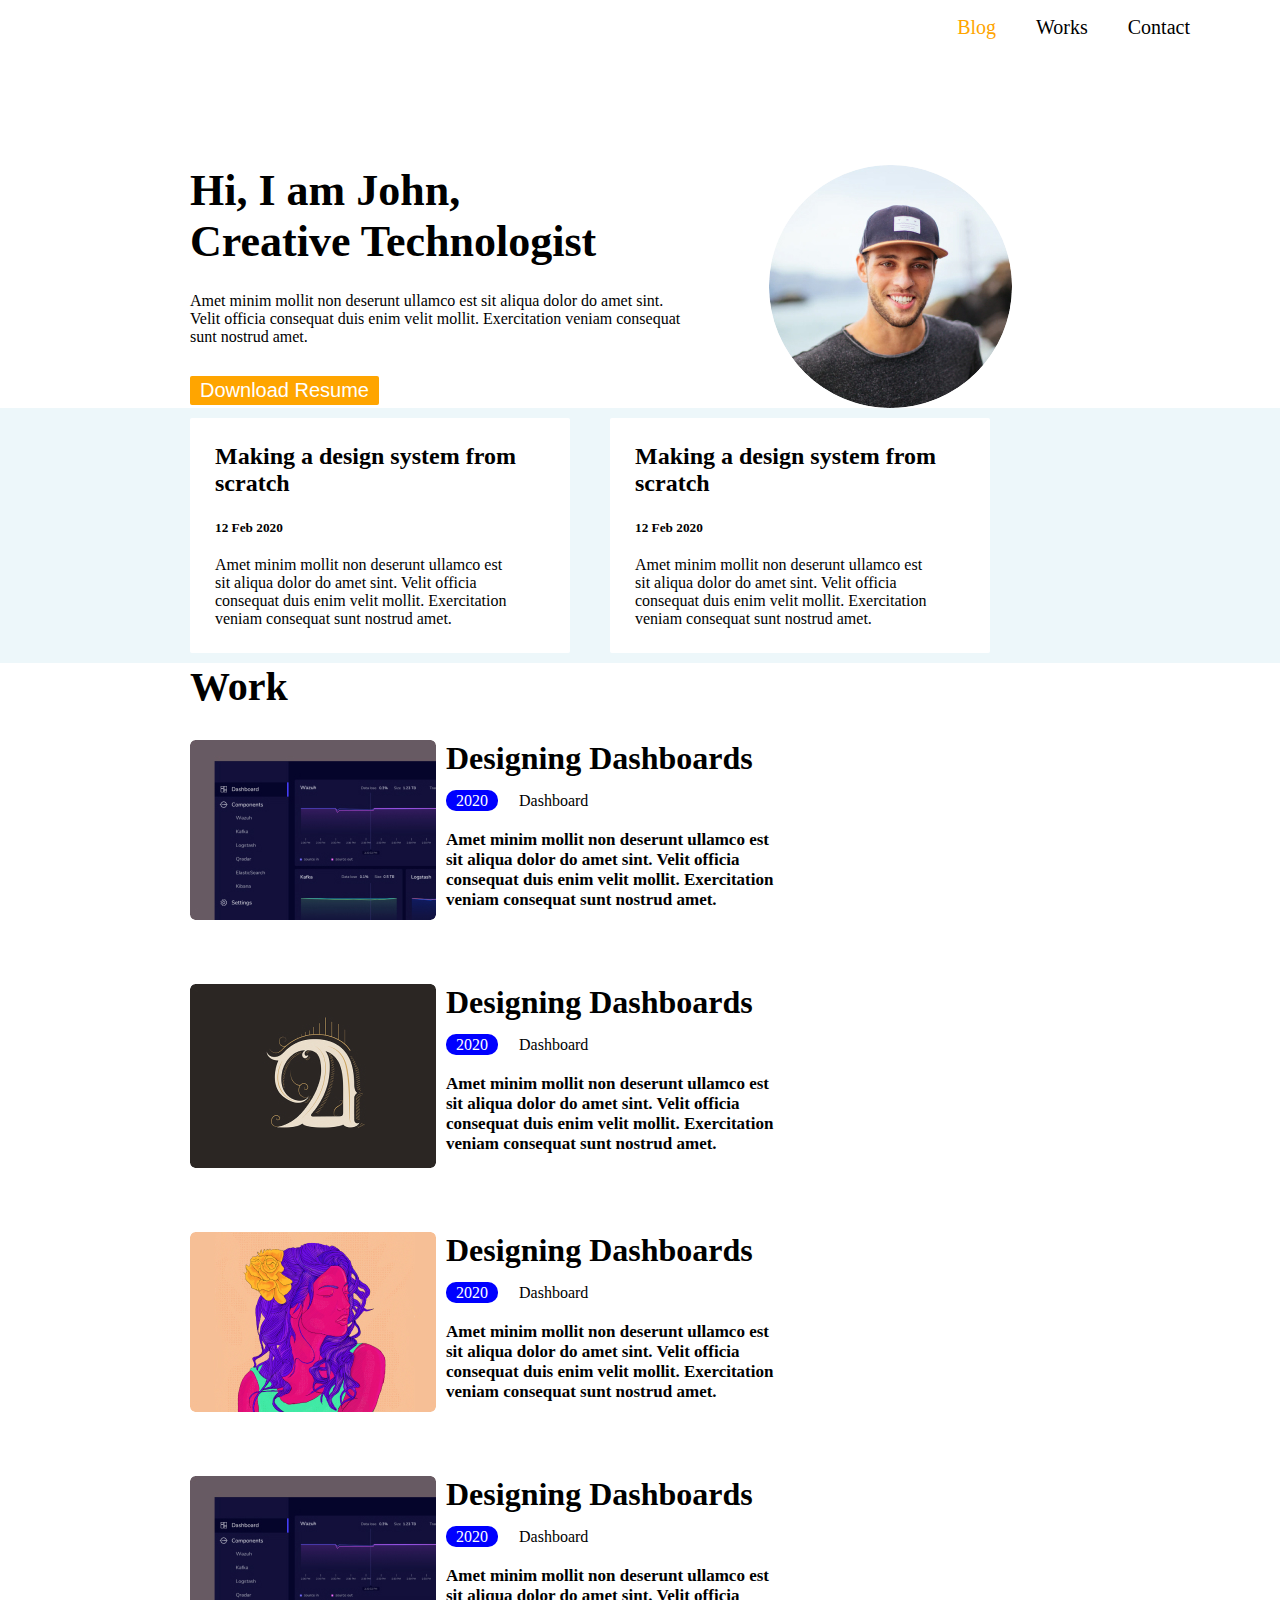
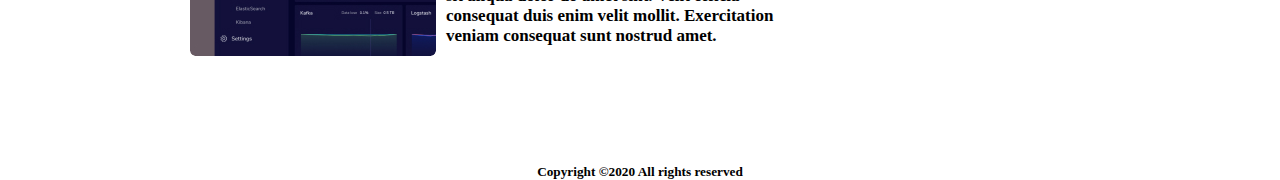
==== index.html @ 42dba8a5 "first commit" ====
<!DOCTYPE html>
<html lang="en">
<head>
    <meta charset="UTF-8">
    <meta http-equiv="X-UA-Compatible" content="IE=edge">
    <meta name="viewport" content="width=device-width, initial-scale=1.0">
    <title>Document</title>
    <link rel="stylesheet" href="./assets/style/style.css">
    <link rel="stylesheet" href="https://cdnjs.cloudflare.com/ajax/libs/font-awesome/6.2.0/css/all.min.css" integrity="sha512-xh6O/CkQoPOWDdYTDqeRdPCVd1SpvCA9XXcUnZS2FmJNp1coAFzvtCN9BmamE+4aHK8yyUHUSCcJHgXloTyT2A==" crossorigin="anonymous" referrerpolicy="no-referrer" />

</head>
<body>
    <header>
        <div class="nav">
            
            <ul>
                <li ><a class="active">Blog</a></li>
                <li><a href="./work.html">Works</a></li>
                <li><a>Contact</a></li>
            </ul>
        
    <div class="menu"><img src="./assets/image/menu.svg" alt=""></div>
    </div>
    </header>
    <main class="profile">
        <section class="profile--header">
            <div class="profile--header__details">
                <h1>Hi, I am John,<br>
                    Creative Technologist</h1>
                    <p>
                        Amet minim mollit non deserunt ullamco est sit aliqua dolor do amet sint. Velit officia consequat duis enim velit mollit. Exercitation veniam consequat sunt nostrud amet.
                    </p>
                    <input type="button" value="Download Resume">
            </div>
            <div class="profile--header__picture">
                <img src="./assets/image/Ellipse 1.jpg" alt="">
            </div>
        </section>
        
        <section class="profile--posts">
            
            <div class="cards">
                <div class="card">
                    <h2>Making a design system from scratch</h2>
                    <h5>12 Feb 2020</h5>
                    <p>Amet minim mollit non deserunt ullamco est sit aliqua dolor do amet sint. Velit officia consequat duis enim velit mollit. Exercitation veniam consequat sunt nostrud amet.</p>
                </div>
                <div class="card">
                    <h2>Making a design system from scratch</h2>
                    <h5>12 Feb 2020</h5>
                    <p>Amet minim mollit non deserunt ullamco est sit aliqua dolor do amet sint. Velit officia consequat duis enim velit mollit. Exercitation veniam consequat sunt nostrud amet.</p>
                </div> 
            </div>
        </section>
        <section class="feature">
            <div class="informations">
                <h1 class="informations--header">Work</h1>
                <div class="information">
                    <div class="information--image">
                        <div class="image"><img src="./assets/image/Rectangle 30.jpg" alt=""></div>
                    </div>
                    <div class="information--details">
                        <h1>Designing Dashboards</h1>
                        <span class="information--details_year">2020</span>
                        <span>Dashboard</span>
                        <h5>Amet minim mollit non deserunt ullamco est sit aliqua dolor do amet sint. Velit officia consequat duis enim velit mollit. Exercitation veniam consequat sunt nostrud amet.</h5>
                    </div>
                </div>
                <div class="information">
                    <div class="information--image">
                        <div class="image"><img src="./assets/image/Rectangle 34.jpg" alt=""></div>
                    </div>
                    <div class="information--details">
                        <h1>Designing Dashboards</h1>
                        <span class="information--details_year">2020</span>
                        <span>Dashboard</span>
                        <h5>Amet minim mollit non deserunt ullamco est sit aliqua dolor do amet sint. Velit officia consequat duis enim velit mollit. Exercitation veniam consequat sunt nostrud amet.</h5>
                    </div>
                </div>
                <div class="information">
                    <div class="information--image">
                        <div class="image"><img src="./assets/image/Rectangle 32.jpg" alt=""></div>
                    </div>
                    <div class="information--details">
                        <h1>Designing Dashboards</h1>
                        <span class="information--details_year">2020</span>
                        <span>Dashboard</span>
                        <h5>Amet minim mollit non deserunt ullamco est sit aliqua dolor do amet sint. Velit officia consequat duis enim velit mollit. Exercitation veniam consequat sunt nostrud amet.</h5>
                    </div>
                </div>
                <div class="information">
                    <div class="information--image">
                        <div class="image"><img src="./assets/image/Rectangle 30.jpg" alt=""></div>
                    </div>
                    <div class="information--details">
                        <h1>Designing Dashboards</h1>
                        <span class="information--details_year">2020</span>
                        <span>Dashboard</span>
                        <h5>Amet minim mollit non deserunt ullamco est sit aliqua dolor do amet sint. Velit officia consequat duis enim velit mollit. Exercitation veniam consequat sunt nostrud amet.</h5>
                    </div>
                </div>
                
                </div>
                
            </div>
        </section>
    </main>
    <footer>
        <div class="logos">
            <i class="fa-brands fa-facebook"></i>
            <i class="fa-brands fa-instagram"></i>
            <i class="fa-brands fa-twitter"></i>
            <i class="fa-brands fa-linkedin"></i>
        </div>
        <h5 class="copyright">Copyright ©2020 All rights reserved</h5>
    </footer>
</body>
</html>
---- assets/style/style.css ----
* {
  margin: 0;
  padding: 0;
  box-sizing: border-box;
  list-style: none;
  text-decoration: none;
}

.active {
  color: orange;
}

a {
  color: black;
}

header .nav {
  width: 100%;
  height: 55px;
  display: flex;
  justify-content: end;
  align-items: center;
  padding-right: 90px;
}
header .nav .menu {
  display: none;
}
header .nav ul {
  display: flex;
  gap: 40px;
  font-size: 20px;
}
header .nav ul li {
  cursor: pointer;
}
header .nav ul ::-moz-selection {
  background: white;
}
header .nav ul ::selection {
  background: white;
}

main {
  display: flex;
  justify-content: center;
  padding-top: 40px;
}
main .informations {
  width: 900px;
  display: flex;
  flex-direction: column;
  -moz-column-gap: 10px;
       column-gap: 10px;
}
main .informations--header {
  margin-bottom: 30px;
  font-size: 40px;
}
main .informations .information {
  display: flex;
  margin-bottom: 60px;
  flex-wrap: wrap;
}
main .informations .information--image img {
  border-radius: 5px;
}
main .informations .information--details {
  width: 350px;
  height: 180px;
  padding-left: 10px;
}
main .informations .information--details h1 {
  margin-bottom: 15px;
}
main .informations .information--details h5 {
  font-size: 17px;
  margin-top: 20px;
}
main .informations .information--details_year {
  padding: 2px 10px;
  border-radius: 10px;
  background-color: blue;
  color: white;
  margin-right: 17px;
}
main .informations .work--details .work--detail {
  margin-top: 30px;
}
main .informations .work--details .work--detail__header {
  width: 500px;
}
main .informations .work--details .work--detail--year {
  background-color: orange;
  display: inline-block;
  margin-top: 10px;
}
main .informations .work--details .work--detail p {
  width: 700px;
  font-size: 15px;
  margin-top: 15px;
}
main .informations .work--details .work--detail img {
  width: 800px;
}

footer {
  display: flex;
  align-items: center;
  flex-direction: column;
}
footer .logos {
  margin-bottom: 10px;
}
footer .logos i {
  font-size: 30px;
  margin-right: 20px;
}

.hr_header {
  text-align: center;
  opacity: 0.4;
}

.profile {
  display: flex;
  flex-direction: column;
  align-items: center;
  margin-top: 70px;
}
.profile--header {
  width: 900px;
  display: grid;
  grid-template-columns: 1fr 1fr;
}
.profile--header__details h1 {
  margin-bottom: 25px;
  width: 500px;
  font-size: 44px;
}
.profile--header__details p {
  font-size: 16px;
}
.profile--header__details input {
  margin-top: 30px;
  background-color: orange;
  border-radius: 2px;
  color: white;
  border: 0px;
  font-size: 20px;
  padding: 3px 10px;
}
.profile--header__picture {
  display: flex;
  justify-content: center;
  align-items: center;
}
.profile--header__picture img {
  border-radius: 100%;
}
.profile--posts {
  width: 100%;
  display: flex;
  justify-content: center;
  background-color: #edf7fa;
}
.profile--posts .cards {
  width: 900px;
  display: flex;
  -moz-column-gap: 40px;
       column-gap: 40px;
  flex-wrap: wrap;
}
.profile--posts .cards .card {
  margin: 10px 0;
  border-radius: 2px;
  padding: 25px;
  background-color: white;
}
.profile--posts .cards .card h2 {
  width: 330px;
  margin-bottom: 23px;
}
.profile--posts .cards .card p {
  width: 300px;
  margin-top: 20px;
}

@media (max-width: 576px) {
  header .nav {
    padding-right: 20px;
  }
  header .nav ul {
    display: none !important;
  }
  header .nav .menu {
    display: block;
  }
  main .informations {
    width: 400px;
    display: flex;
    justify-content: center;
    padding-left: 30px;
  }
  main .informations .information {
    width: 400px;
  }
  main .informations .information--image img {
    width: 330px;
  }
  main .informations .information--details {
    width: 350px;
  }
  main .informations .work--details .work--detail p {
    width: 350px;
    margin-bottom: 10px;
  }
  main .informations .work--details .work--detail img {
    width: 350px;
  }
  .profile {
    width: 100%;
    margin-top: 0;
  }
  .profile--header {
    align-items: center;
    justify-self: center;
    width: 350px;
    grid-template-columns: 1fr;
    grid-template-rows: 1fr 1fr;
  }
  .profile--header__details {
    grid-row: 2/3;
    width: 300px;
    display: flex;
    flex-wrap: wrap;
    justify-content: center;
  }
  .profile--header__details p {
    text-align: center;
    width: 300px;
  }
  .profile--header__details h1 {
    text-align: center;
    width: 300px;
    font-size: 20px;
  }
  .profile--header__picture {
    display: flex;
    justify-content: center;
    align-items: center;
    width: 300px;
  }
  .profile--posts .cards {
    width: 500px;
  }
}/*# sourceMappingURL=style.css.map */
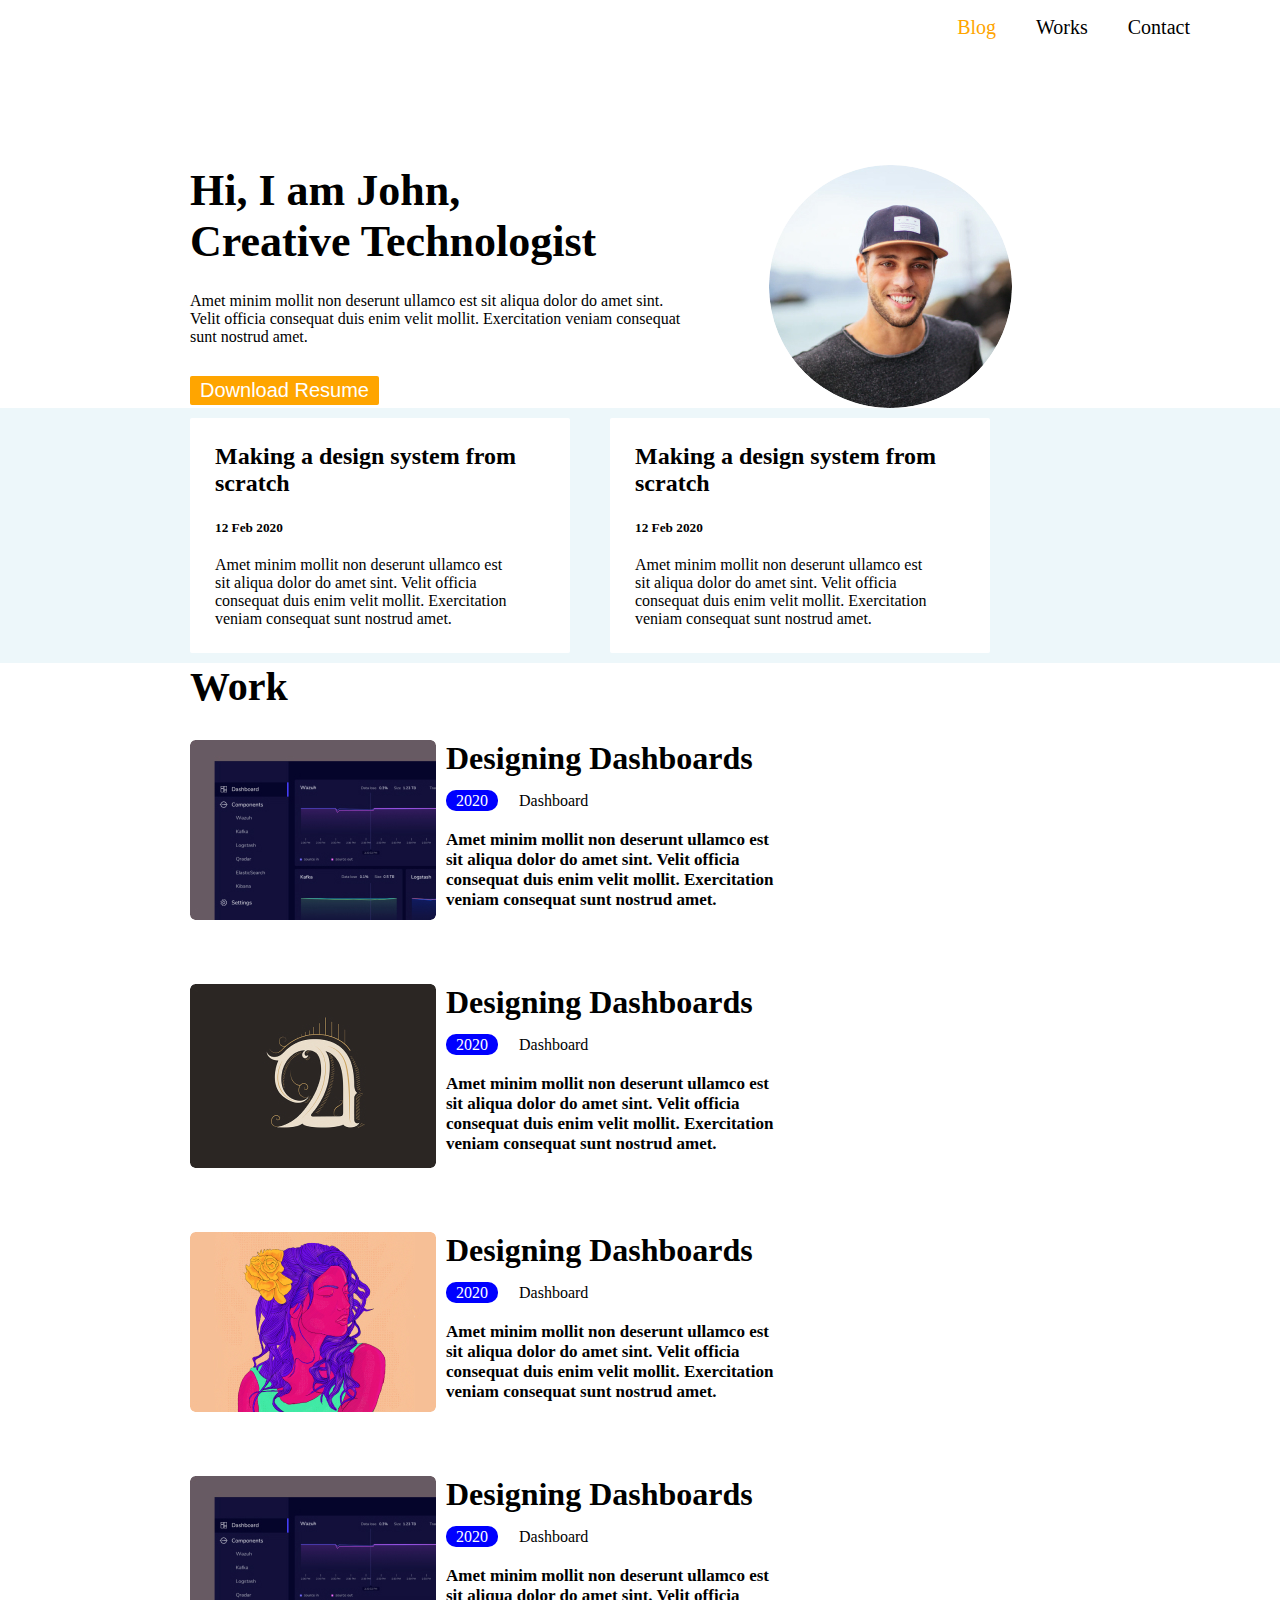
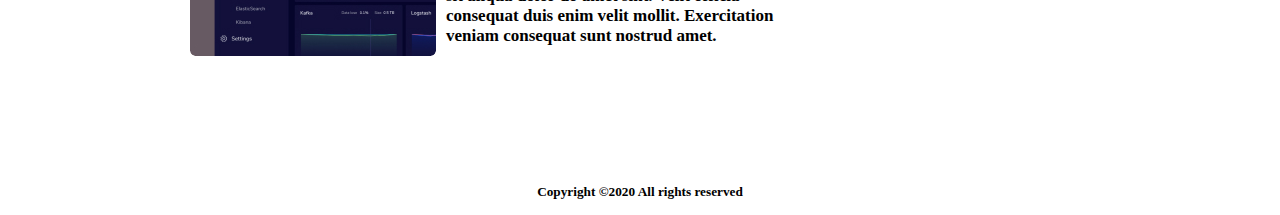
==== commit 04d50be9: "Res_menu" ====
--- a/index.html
+++ b/index.html
@@ -19,7 +19,19 @@
                 <li><a>Contact</a></li>
             </ul>
         
-    <div class="menu"><img src="./assets/image/menu.svg" alt=""></div>
+    <div class="menu">
+        <input type="checkbox" id="hiddenmenu">
+        <label for="hiddenmenu"><img src="./assets/image/menu.svg" alt=""></label>
+        <div class="res_menu">
+            <ul class="res_menu--ul">
+                <li ><a class="active">Blog</a></li>
+                <li><a href="./work.html">Works</a></li>
+                <li><a>Contact</a></li>
+            </ul>
+        </div>
+        
+        
+    </div>
     </div>
     </header>
     <main class="profile">
--- a/assets/style/style.css
+++ b/assets/style/style.css
@@ -24,6 +24,28 @@
 }
 header .nav .menu {
   display: none;
+  position: absolute;
+}
+header .nav .menu input {
+  opacity: 0;
+}
+header .nav .menu input:checked ~ .res_menu {
+  display: block;
+}
+header .nav .menu .res_menu {
+  position: absolute;
+  right: 0;
+  display: none;
+  top: 30px;
+  width: 150px;
+  height: 150px;
+  background-color: white;
+  border: 1px solid black;
+}
+header .nav .menu .res_menu--ul {
+  display: block !important;
+  line-height: 40px;
+  padding: 10px 10px;
 }
 header .nav ul {
   display: flex;
@@ -107,6 +129,8 @@
   display: flex;
   align-items: center;
   flex-direction: column;
+  margin-top: 20px;
+  margin-bottom: 15px;
 }
 footer .logos {
   margin-bottom: 10px;
@@ -223,8 +247,7 @@
   }
   .profile--header {
     align-items: center;
-    justify-self: center;
-    width: 350px;
+    width: 450px;
     grid-template-columns: 1fr;
     grid-template-rows: 1fr 1fr;
   }
@@ -250,6 +273,10 @@
     align-items: center;
     width: 300px;
   }
+  .profile--posts {
+    width: 450px;
+    padding-left: 50px;
+  }
   .profile--posts .cards {
     width: 500px;
   }
